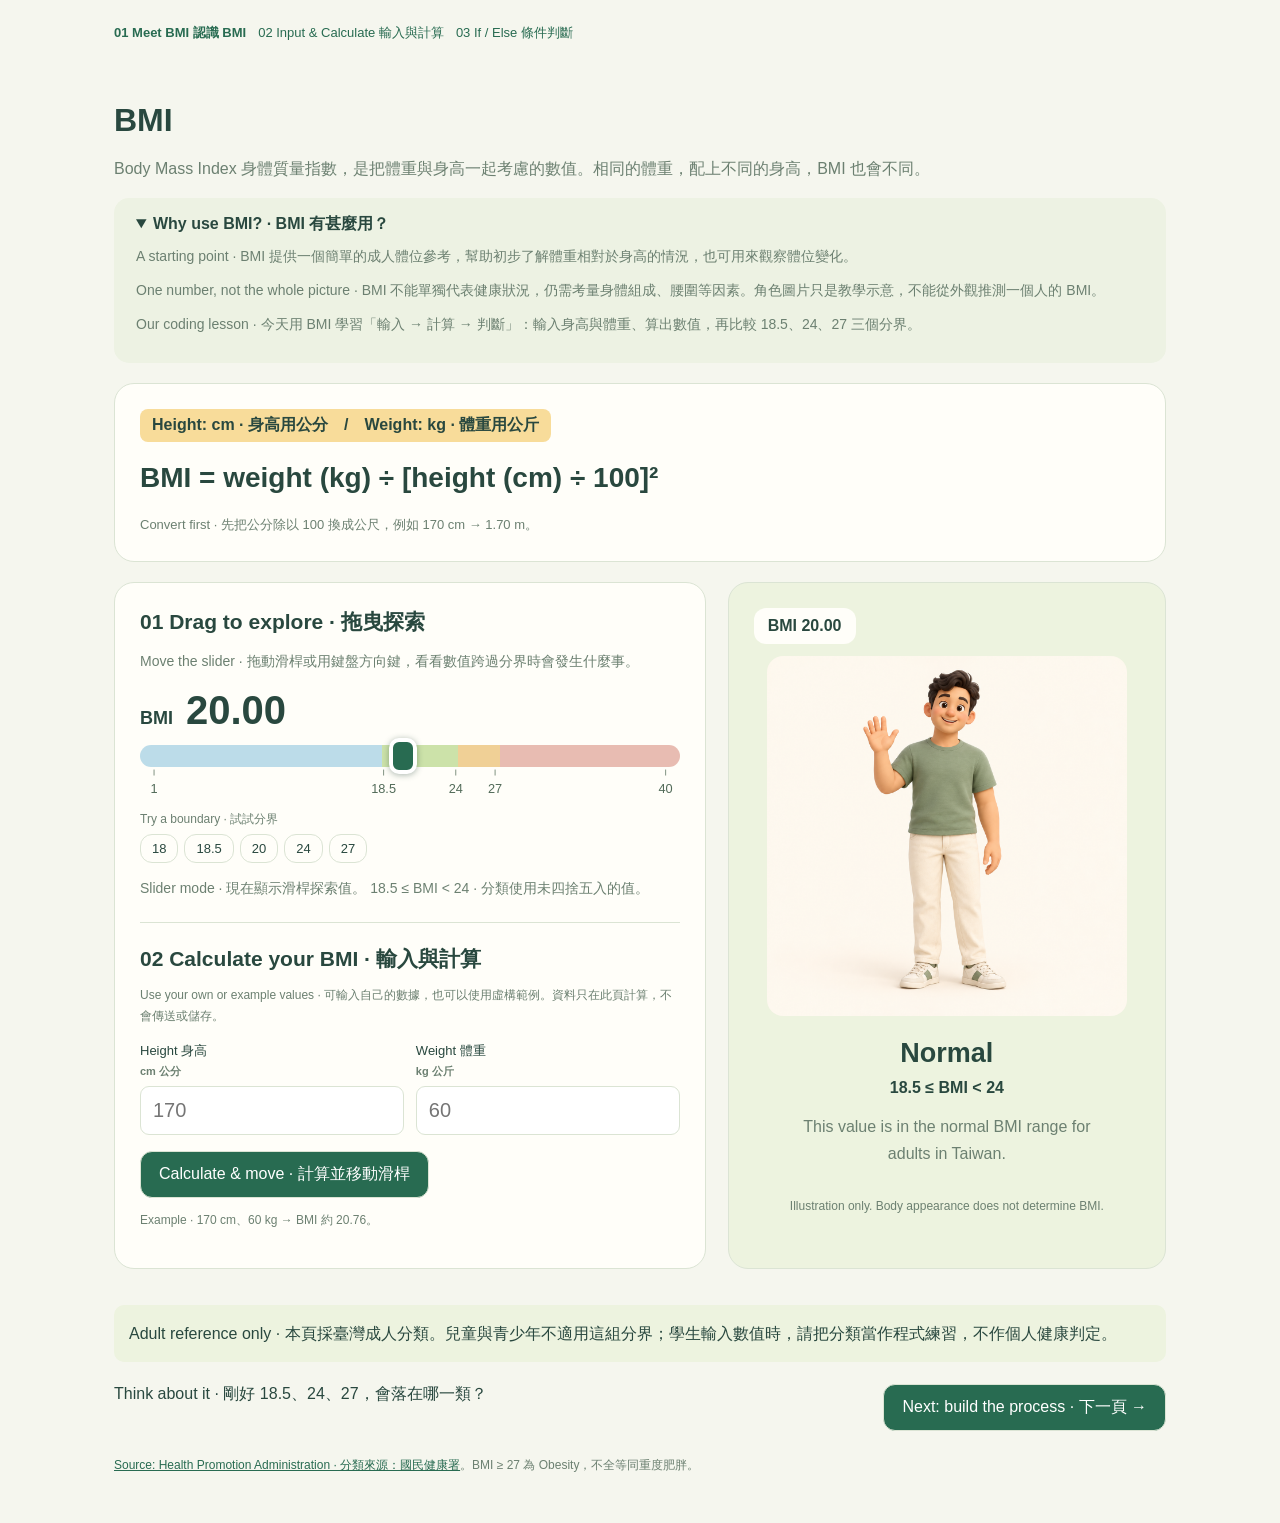
==== index.html @ 938bb0aa "Add files via upload" ====
<!doctype html>
<html lang="zh-Hant"><head><meta charset="utf-8"><meta name="viewport" content="width=device-width,initial-scale=1"><title>Explore BMI · 認識 BMI</title><link rel="stylesheet" href="lesson.css"><link rel="stylesheet" href="bmi.css"></head><body>
<nav class="nav"><a class="current" href="index.html">01 Meet BMI 認識 BMI</a><a href="process.html">02 Input & Calculate 輸入與計算</a><a href="ifelse.html">03 If / Else 條件判斷</a></nav>
<main><h1>BMI</h1><p class="intro">Body Mass Index 身體質量指數，是把體重與身高一起考慮的數值。相同的體重，配上不同的身高，BMI 也會不同。</p>
<details class="about" open><summary>Why use BMI? · BMI 有甚麼用？</summary><p>A starting point · BMI 提供一個簡單的成人體位參考，幫助初步了解體重相對於身高的情況，也可用來觀察體位變化。</p><p>One number, not the whole picture · BMI 不能單獨代表健康狀況，仍需考量身體組成、腰圍等因素。角色圖片只是教學示意，不能從外觀推測一個人的 BMI。</p><p>Our coding lesson · 今天用 BMI 學習「輸入 → 計算 → 判斷」：輸入身高與體重、算出數值，再比較 18.5、24、27 三個分界。</p></details>
<section class="panel formula-panel"><span class="unit-badge">Height: cm · 身高用公分　/　Weight: kg · 體重用公斤</span><div class="formula">BMI = weight (kg) ÷ [height (cm) ÷ 100]²</div><p>Convert first · 先把公分除以 100 換成公尺，例如 170 cm → 1.70 m。</p></section>
<div class="explorer"><section class="panel controls"><h2>01 Drag to explore · 拖曳探索</h2><p>Move the slider · 拖動滑桿或用鍵盤方向鍵，看看數值跨過分界時會發生什麼事。</p><label for="bmi-slider" class="bmi-readout">BMI <output id="bmi-value" for="bmi-slider">20.00</output></label><div class="slider-wrap"><input id="bmi-slider" type="range" min="1" max="40" step="any" value="20" aria-describedby="slider-hint"><svg id="bmi-ticks" viewBox="0 0 600 44" aria-hidden="true"></svg></div><div class="boundary-buttons"><span>Try a boundary · 試試分界</span><button type="button" data-bmi="18">18</button><button type="button" data-bmi="18.5">18.5</button><button type="button" data-bmi="20">20</button><button type="button" data-bmi="24">24</button><button type="button" data-bmi="27">27</button></div><p id="slider-hint" class="small">Slider mode · 滑桿探索模式。</p>
<div class="calculator"><h2>02 Calculate your BMI · 輸入與計算</h2><p class="small">Use your own or example values · 可輸入自己的數據，也可以使用虛構範例。資料只在此頁計算，不會傳送或儲存。</p><form id="bmi-form" novalidate><div class="measurement-fields"><label for="height">Height 身高 <strong>cm 公分</strong><input id="height" name="height" type="number" min="30" max="300" step="any" inputmode="decimal" placeholder="170" required></label><label for="weight">Weight 體重 <strong>kg 公斤</strong><input id="weight" name="weight" type="number" min="1" max="1000" step="any" inputmode="decimal" placeholder="60" required></label></div><button class="primary" type="submit">Calculate & move · 計算並移動滑桿</button><p id="calculation" role="status" class="small">Example · 170 cm、60 kg → BMI 約 20.76。</p></form></div></section>
<section class="panel character-panel" aria-labelledby="category-name"><div class="category-number">BMI <span id="character-bmi">20.00</span></div><img id="body-image" src="assets/normal.png" alt="Illustrated adult with a medium build"><div class="category-description" aria-live="polite"><h2 id="category-name">Normal</h2><strong id="category-range">18.5 ≤ BMI &lt; 24</strong><p id="category-explanation" lang="en">This value is in the normal BMI range for adults in Taiwan.</p></div><p class="small" lang="en">Illustration only. Body appearance does not determine BMI.</p></section></div>
<div class="notice">Adult reference only · 本頁採臺灣成人分類。兒童與青少年不適用這組分界；學生輸入數值時，請把分類當作程式練習，不作個人健康判定。</div><div class="actions"><span>Think about it · 剛好 18.5、24、27，會落在哪一類？</span><a class="btn primary" href="process.html">Next: build the process · 下一頁 →</a></div><p class="footer"><a href="https://www.hpa.gov.tw/Pages/List.aspx?nodeid=1757" target="_blank" rel="noopener">Source: Health Promotion Administration · 分類來源：國民健康署</a>。BMI ≥ 27 為 Obesity，不全等同重度肥胖。</p></main><script src="bmi.js"></script></body></html>
---- lesson.css ----
:root{--ink:#29483f;--muted:#6c8071;--green:#286b51;--paper:#fffef9;--line:#dbe4d4}*{box-sizing:border-box}body{margin:0;background:#f5f6ee;color:var(--ink);font:16px 'Segoe UI','Microsoft JhengHei',sans-serif}main,.nav{max-width:1100px;margin:auto;padding:24px}h1{font-size:32px;margin:12px 0}h2{font-size:21px}p{line-height:1.7;color:var(--muted)}button,a.btn{font:inherit;cursor:pointer;padding:12px 18px;border:1px solid var(--line);border-radius:12px;background:var(--paper);color:var(--ink);text-decoration:none;display:inline-block}button:hover,a.btn:hover{background:#eaf2de}button:disabled{opacity:.4;cursor:default}.primary{background:var(--green)!important;color:white!important}.nav{display:flex;gap:12px;font-size:13px;flex-wrap:wrap}.nav a{color:var(--green);text-decoration:none}.nav .current{font-weight:bold}.panel{padding:25px;border:1px solid var(--line);border-radius:20px;background:var(--paper);margin:20px 0}.formula{font-size:clamp(20px,3vw,32px);font-weight:700;line-height:1.7}.unit-badge{background:#f8dc9a;border-radius:8px;padding:6px 12px;display:inline-block;font-weight:bold}.cards{display:grid;grid-template-columns:repeat(4,1fr);gap:14px}.body-card{padding:10px;border:2px solid var(--line);border-radius:18px;background:#fffef9;text-align:center;overflow:hidden;color:var(--ink)}.body-card img{width:100%;aspect-ratio:1;object-fit:cover;border-radius:12px;transition:transform .25s}.body-card:hover img,.body-card:focus img,.body-card.selected img{transform:scale(1.08)}.body-card:hover,.body-card.selected{border-color:var(--green)}.body-card strong{display:block;margin:14px 0 8px;font-size:17px}.body-card span{font-size:13px}.notice{padding:15px;border-radius:10px;background:#edf3df;margin:16px 0;line-height:1.7}.actions{display:flex;justify-content:space-between;gap:12px;flex-wrap:wrap;margin-top:22px}.buddy{display:flex;align-items:center;gap:18px}.buddy img{width:100px;height:100px;border-radius:50%;object-fit:cover}.footer{font-size:12px;margin:24px 0;color:var(--muted)}.footer a{color:var(--green)}button:focus-visible,a:focus-visible{outline:3px solid #4192a1;outline-offset:3px}.pieces{display:flex;gap:12px;flex-wrap:wrap;justify-content:center}.process-chain{max-width:440px;margin:25px auto;min-height:160px;border:2px dashed #c3d1b8;border-radius:16px;padding:20px;text-align:center}.flow-piece{padding:20px;margin:auto;background:#e3efd3;border:2px solid #71936c;cursor:grab}.flow-piece.start{border-radius:50px}.flow-piece.input{clip-path:polygon(8% 0,100% 0,92% 100%,0 100%)}.arrow{padding:9px;color:#6b8d66}.error{background:#ffe6de;color:#a13122;border:2px solid #bc4634}dialog{border:2px solid #bb4330;border-radius:20px;padding:28px;max-width:500px;width:calc(100% - 32px)}dialog::backdrop{background:#22362988}#full-flow svg{width:100%;height:auto;max-width:850px;display:block;margin:auto}#full-flow{background:white;border-radius:15px;padding:15px} [hidden]{display:none!important}@media(max-width:650px){main,.nav{padding:16px}.cards{grid-template-columns:repeat(2,1fr)}h1{font-size:26px}.panel{padding:18px}.buddy img{width:72px;height:72px}.body-card strong{font-size:14px}}
---- bmi.css ----
.intro{max-width:850px}.about{background:#edf2e3;padding:16px 22px;border-radius:15px}.about summary{font-weight:700;cursor:pointer}.about p{font-size:14px;margin:10px 0}.formula-panel{margin-bottom:0}.formula-panel .formula{margin-top:12px;font-size:clamp(18px,2.5vw,28px)}.formula-panel p{margin-bottom:0;font-size:13px}.explorer{display:grid;grid-template-columns:1.35fr 1fr;gap:22px;align-items:stretch}.controls h2{margin:0 0 10px}.controls>p{font-size:14px}.character-panel{display:flex;flex-direction:column;text-align:center;align-items:center;overflow:hidden;background:var(--category-bg,#edf3df)}.character-panel img{width:100%;max-width:360px;aspect-ratio:1;object-fit:contain;border-radius:16px;margin:12px 0}.category-number{align-self:flex-start;background:#fffef9;padding:9px 14px;border-radius:12px;font-weight:700}.category-description h2{font-size:27px;margin:10px 0}.category-description p{max-width:330px}.bmi-readout{display:block;font-size:18px;font-weight:700}.bmi-readout output{font-size:40px;margin-left:8px;font-variant-numeric:tabular-nums}.slider-wrap{margin-top:12px}#bmi-slider{appearance:none;-webkit-appearance:none;display:block;width:100%;height:22px;border-radius:12px;margin:0;cursor:ew-resize;background:var(--track);touch-action:pan-y}#bmi-slider::-webkit-slider-thumb{appearance:none;-webkit-appearance:none;width:28px;height:36px;background:#286b51;border:4px solid white;border-radius:10px;box-shadow:0 1px 6px #28483d66}#bmi-slider::-moz-range-thumb{width:20px;height:28px;background:#286b51;border:4px solid white;border-radius:10px}#bmi-slider:focus-visible,input:focus-visible{outline:3px solid #428c9b;outline-offset:4px}#bmi-ticks{width:calc(100% - 28px);margin:0 14px;display:block;overflow:visible}.boundary-buttons{display:flex;gap:6px;flex-wrap:wrap;align-items:center;margin:6px 0}.boundary-buttons span{width:100%;font-size:12px;color:var(--muted)}.boundary-buttons button{padding:6px 11px;font-size:13px}.small{font-size:12px;line-height:1.7}.calculator{border-top:1px solid var(--line);margin-top:22px;padding-top:22px}.measurement-fields{display:flex;gap:12px;margin:16px 0}.measurement-fields label{width:50%;font-size:13px}.measurement-fields strong{display:block;font-size:11px;color:var(--muted);margin:4px 0 7px}.measurement-fields input{width:100%;padding:12px;border:1px solid var(--line);border-radius:9px;font:inherit;font-size:20px;color:var(--ink)}#calculation.error{padding:10px;border-radius:8px}@media(max-width:700px){.explorer{grid-template-columns:1fr;gap:0}.character-panel{margin-top:0}.character-panel img{max-width:260px}.category-description h2{font-size:24px}}@media(prefers-reduced-motion:no-preference){.character-panel{transition:background-color .2s}}
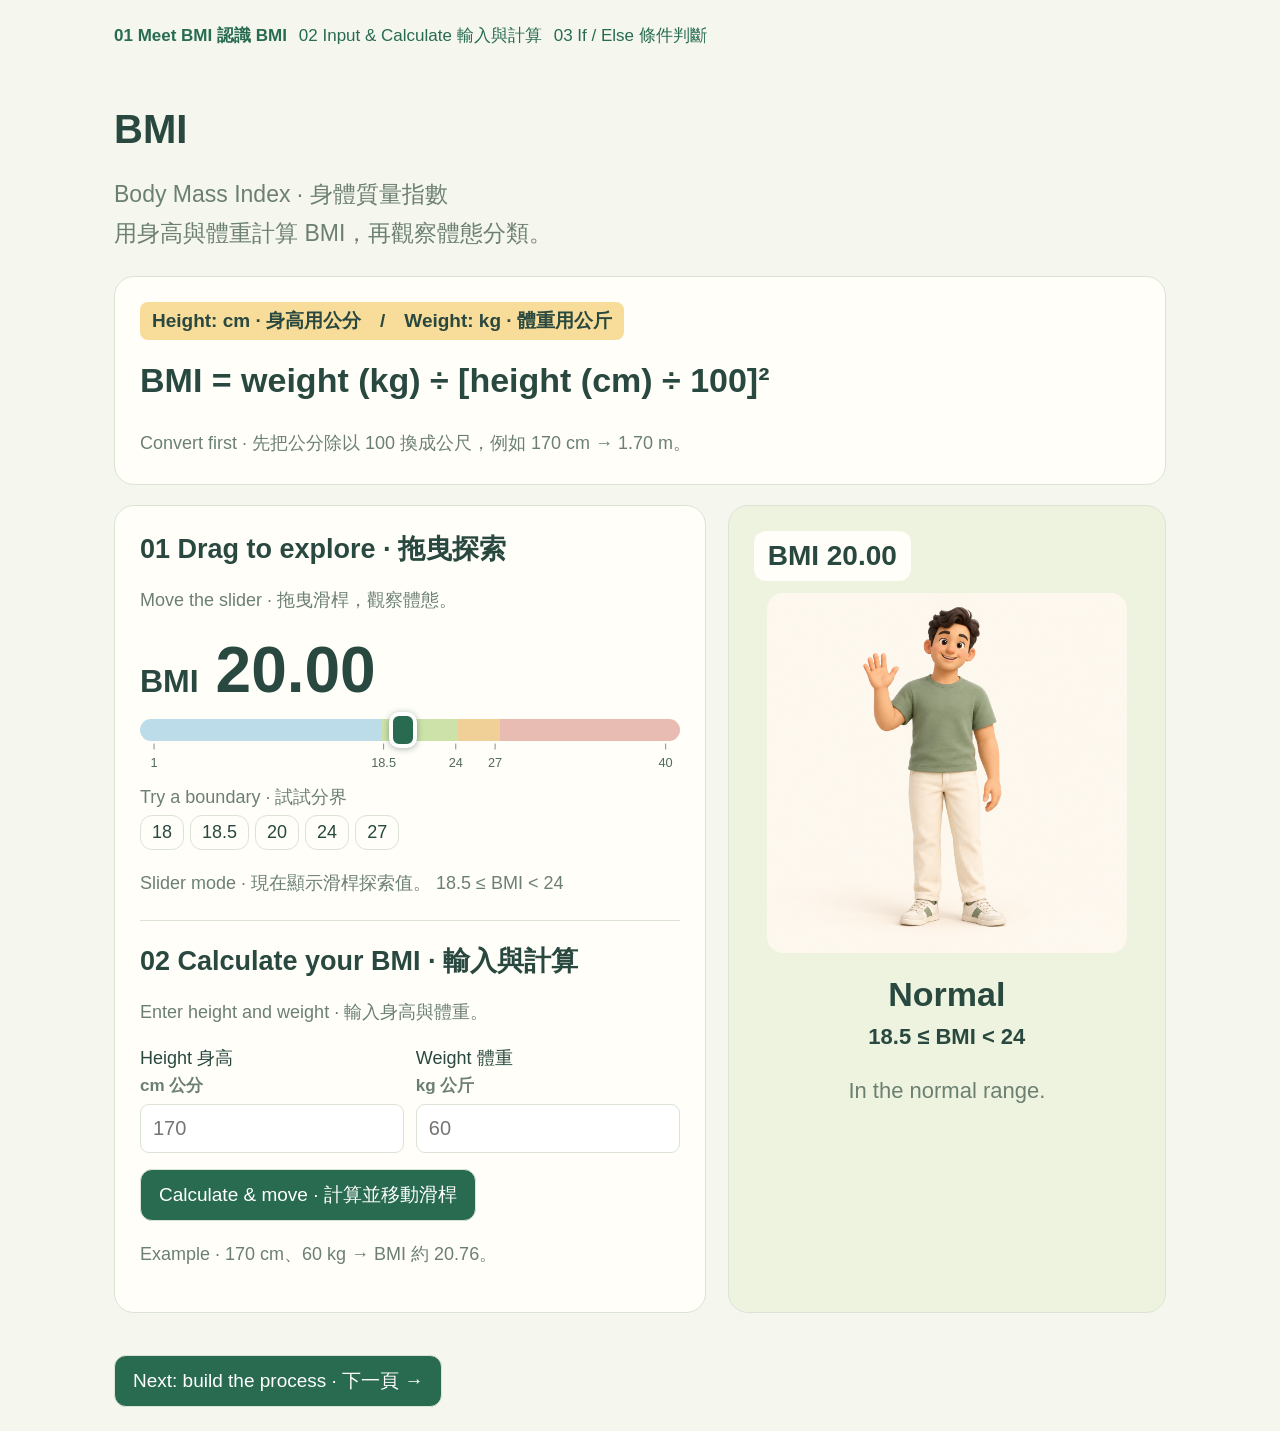
==== commit 6746e3a6: "Simplify BMI classroom pages and require drawing confirmation" ====
--- a/index.html
+++ b/index.html
@@ -1,10 +1,9 @@
 <!doctype html>
 <html lang="zh-Hant"><head><meta charset="utf-8"><meta name="viewport" content="width=device-width,initial-scale=1"><title>Explore BMI · 認識 BMI</title><link rel="stylesheet" href="lesson.css"><link rel="stylesheet" href="bmi.css"></head><body>
 <nav class="nav"><a class="current" href="index.html">01 Meet BMI 認識 BMI</a><a href="process.html">02 Input & Calculate 輸入與計算</a><a href="ifelse.html">03 If / Else 條件判斷</a></nav>
-<main><h1>BMI</h1><p class="intro">Body Mass Index 身體質量指數，是把體重與身高一起考慮的數值。相同的體重，配上不同的身高，BMI 也會不同。</p>
-<details class="about" open><summary>Why use BMI? · BMI 有甚麼用？</summary><p>A starting point · BMI 提供一個簡單的成人體位參考，幫助初步了解體重相對於身高的情況，也可用來觀察體位變化。</p><p>One number, not the whole picture · BMI 不能單獨代表健康狀況，仍需考量身體組成、腰圍等因素。角色圖片只是教學示意，不能從外觀推測一個人的 BMI。</p><p>Our coding lesson · 今天用 BMI 學習「輸入 → 計算 → 判斷」：輸入身高與體重、算出數值，再比較 18.5、24、27 三個分界。</p></details>
+<main><h1>BMI</h1><p class="intro">Body Mass Index · 身體質量指數<br>用身高與體重計算 BMI，再觀察體態分類。</p>
 <section class="panel formula-panel"><span class="unit-badge">Height: cm · 身高用公分　/　Weight: kg · 體重用公斤</span><div class="formula">BMI = weight (kg) ÷ [height (cm) ÷ 100]²</div><p>Convert first · 先把公分除以 100 換成公尺，例如 170 cm → 1.70 m。</p></section>
-<div class="explorer"><section class="panel controls"><h2>01 Drag to explore · 拖曳探索</h2><p>Move the slider · 拖動滑桿或用鍵盤方向鍵，看看數值跨過分界時會發生什麼事。</p><label for="bmi-slider" class="bmi-readout">BMI <output id="bmi-value" for="bmi-slider">20.00</output></label><div class="slider-wrap"><input id="bmi-slider" type="range" min="1" max="40" step="any" value="20" aria-describedby="slider-hint"><svg id="bmi-ticks" viewBox="0 0 600 44" aria-hidden="true"></svg></div><div class="boundary-buttons"><span>Try a boundary · 試試分界</span><button type="button" data-bmi="18">18</button><button type="button" data-bmi="18.5">18.5</button><button type="button" data-bmi="20">20</button><button type="button" data-bmi="24">24</button><button type="button" data-bmi="27">27</button></div><p id="slider-hint" class="small">Slider mode · 滑桿探索模式。</p>
-<div class="calculator"><h2>02 Calculate your BMI · 輸入與計算</h2><p class="small">Use your own or example values · 可輸入自己的數據，也可以使用虛構範例。資料只在此頁計算，不會傳送或儲存。</p><form id="bmi-form" novalidate><div class="measurement-fields"><label for="height">Height 身高 <strong>cm 公分</strong><input id="height" name="height" type="number" min="30" max="300" step="any" inputmode="decimal" placeholder="170" required></label><label for="weight">Weight 體重 <strong>kg 公斤</strong><input id="weight" name="weight" type="number" min="1" max="1000" step="any" inputmode="decimal" placeholder="60" required></label></div><button class="primary" type="submit">Calculate & move · 計算並移動滑桿</button><p id="calculation" role="status" class="small">Example · 170 cm、60 kg → BMI 約 20.76。</p></form></div></section>
-<section class="panel character-panel" aria-labelledby="category-name"><div class="category-number">BMI <span id="character-bmi">20.00</span></div><img id="body-image" src="assets/normal.png" alt="Illustrated adult with a medium build"><div class="category-description" aria-live="polite"><h2 id="category-name">Normal</h2><strong id="category-range">18.5 ≤ BMI &lt; 24</strong><p id="category-explanation" lang="en">This value is in the normal BMI range for adults in Taiwan.</p></div><p class="small" lang="en">Illustration only. Body appearance does not determine BMI.</p></section></div>
-<div class="notice">Adult reference only · 本頁採臺灣成人分類。兒童與青少年不適用這組分界；學生輸入數值時，請把分類當作程式練習，不作個人健康判定。</div><div class="actions"><span>Think about it · 剛好 18.5、24、27，會落在哪一類？</span><a class="btn primary" href="process.html">Next: build the process · 下一頁 →</a></div><p class="footer"><a href="https://www.hpa.gov.tw/Pages/List.aspx?nodeid=1757" target="_blank" rel="noopener">Source: Health Promotion Administration · 分類來源：國民健康署</a>。BMI ≥ 27 為 Obesity，不全等同重度肥胖。</p></main><script src="bmi.js"></script></body></html>
+<div class="explorer"><section class="panel controls"><h2>01 Drag to explore · 拖曳探索</h2><p>Move the slider · 拖曳滑桿，觀察體態。</p><label for="bmi-slider" class="bmi-readout">BMI <output id="bmi-value" for="bmi-slider">20.00</output></label><div class="slider-wrap"><input id="bmi-slider" type="range" min="1" max="40" step="any" value="20" aria-describedby="slider-hint"><svg id="bmi-ticks" viewBox="0 0 600 44" aria-hidden="true"></svg></div><div class="boundary-buttons"><span>Try a boundary · 試試分界</span><button type="button" data-bmi="18">18</button><button type="button" data-bmi="18.5">18.5</button><button type="button" data-bmi="20">20</button><button type="button" data-bmi="24">24</button><button type="button" data-bmi="27">27</button></div><p id="slider-hint" class="small">Slider mode · 滑桿探索模式。</p>
+<div class="calculator"><h2>02 Calculate your BMI · 輸入與計算</h2><p class="small">Enter height and weight · 輸入身高與體重。</p><form id="bmi-form" novalidate><div class="measurement-fields"><label for="height">Height 身高 <strong>cm 公分</strong><input id="height" name="height" type="number" min="30" max="300" step="any" inputmode="decimal" placeholder="170" required></label><label for="weight">Weight 體重 <strong>kg 公斤</strong><input id="weight" name="weight" type="number" min="1" max="1000" step="any" inputmode="decimal" placeholder="60" required></label></div><button class="primary" type="submit">Calculate & move · 計算並移動滑桿</button><p id="calculation" role="status" class="small">Example · 170 cm、60 kg → BMI 約 20.76。</p></form></div></section>
+<section class="panel character-panel" aria-labelledby="category-name"><div class="category-number">BMI <span id="character-bmi">20.00</span></div><img id="body-image" src="assets/normal.png" alt="Illustrated adult with a medium build"><div class="category-description" aria-live="polite"><h2 id="category-name">Normal</h2><strong id="category-range">18.5 ≤ BMI &lt; 24</strong><p id="category-explanation" lang="en">This value is in the normal BMI range for adults in Taiwan.</p></div></section></div>
+<div class="actions"><a class="btn primary" href="process.html">Next: build the process · 下一頁 →</a></div></main><script src="bmi.js"></script></body></html>
--- a/lesson.css
+++ b/lesson.css
@@ -1 +1,3 @@
-:root{--ink:#29483f;--muted:#6c8071;--green:#286b51;--paper:#fffef9;--line:#dbe4d4}*{box-sizing:border-box}body{margin:0;background:#f5f6ee;color:var(--ink);font:16px 'Segoe UI','Microsoft JhengHei',sans-serif}main,.nav{max-width:1100px;margin:auto;padding:24px}h1{font-size:32px;margin:12px 0}h2{font-size:21px}p{line-height:1.7;color:var(--muted)}button,a.btn{font:inherit;cursor:pointer;padding:12px 18px;border:1px solid var(--line);border-radius:12px;background:var(--paper);color:var(--ink);text-decoration:none;display:inline-block}button:hover,a.btn:hover{background:#eaf2de}button:disabled{opacity:.4;cursor:default}.primary{background:var(--green)!important;color:white!important}.nav{display:flex;gap:12px;font-size:13px;flex-wrap:wrap}.nav a{color:var(--green);text-decoration:none}.nav .current{font-weight:bold}.panel{padding:25px;border:1px solid var(--line);border-radius:20px;background:var(--paper);margin:20px 0}.formula{font-size:clamp(20px,3vw,32px);font-weight:700;line-height:1.7}.unit-badge{background:#f8dc9a;border-radius:8px;padding:6px 12px;display:inline-block;font-weight:bold}.cards{display:grid;grid-template-columns:repeat(4,1fr);gap:14px}.body-card{padding:10px;border:2px solid var(--line);border-radius:18px;background:#fffef9;text-align:center;overflow:hidden;color:var(--ink)}.body-card img{width:100%;aspect-ratio:1;object-fit:cover;border-radius:12px;transition:transform .25s}.body-card:hover img,.body-card:focus img,.body-card.selected img{transform:scale(1.08)}.body-card:hover,.body-card.selected{border-color:var(--green)}.body-card strong{display:block;margin:14px 0 8px;font-size:17px}.body-card span{font-size:13px}.notice{padding:15px;border-radius:10px;background:#edf3df;margin:16px 0;line-height:1.7}.actions{display:flex;justify-content:space-between;gap:12px;flex-wrap:wrap;margin-top:22px}.buddy{display:flex;align-items:center;gap:18px}.buddy img{width:100px;height:100px;border-radius:50%;object-fit:cover}.footer{font-size:12px;margin:24px 0;color:var(--muted)}.footer a{color:var(--green)}button:focus-visible,a:focus-visible{outline:3px solid #4192a1;outline-offset:3px}.pieces{display:flex;gap:12px;flex-wrap:wrap;justify-content:center}.process-chain{max-width:440px;margin:25px auto;min-height:160px;border:2px dashed #c3d1b8;border-radius:16px;padding:20px;text-align:center}.flow-piece{padding:20px;margin:auto;background:#e3efd3;border:2px solid #71936c;cursor:grab}.flow-piece.start{border-radius:50px}.flow-piece.input{clip-path:polygon(8% 0,100% 0,92% 100%,0 100%)}.arrow{padding:9px;color:#6b8d66}.error{background:#ffe6de;color:#a13122;border:2px solid #bc4634}dialog{border:2px solid #bb4330;border-radius:20px;padding:28px;max-width:500px;width:calc(100% - 32px)}dialog::backdrop{background:#22362988}#full-flow svg{width:100%;height:auto;max-width:850px;display:block;margin:auto}#full-flow{background:white;border-radius:15px;padding:15px} [hidden]{display:none!important}@media(max-width:650px){main,.nav{padding:16px}.cards{grid-template-columns:repeat(2,1fr)}h1{font-size:26px}.panel{padding:18px}.buddy img{width:72px;height:72px}.body-card strong{font-size:14px}}
+:root{--ink:#29483f;--muted:#6c8071;--green:#286b51;--paper:#fffef9;--line:#dbe4d4}*{box-sizing:border-box}body{margin:0;background:#f5f6ee;color:var(--ink);font:16px 'Segoe UI','Microsoft JhengHei',sans-serif}main,.nav{max-width:1100px;margin:auto;padding:24px}h1{font-size:32px;margin:12px 0}h2{font-size:21px}p{line-height:1.7;color:var(--muted)}button,a.btn{font:inherit;cursor:pointer;padding:12px 18px;border:1px solid var(--line);border-radius:12px;background:var(--paper);color:var(--ink);text-decoration:none;display:inline-block}button:hover,a.btn:hover{background:#eaf2de}button:disabled{opacity:.4;cursor:default}.primary{background:var(--green)!important;color:white!important}.nav{display:flex;gap:12px;font-size:13px;flex-wrap:wrap}.nav a{color:var(--green);text-decoration:none}.nav .current{font-weight:bold}.panel{padding:25px;border:1px solid var(--line);border-radius:20px;background:var(--paper);margin:20px 0}.formula{font-size:clamp(20px,3vw,32px);font-weight:700;line-height:1.7}.unit-badge{background:#f8dc9a;border-radius:8px;padding:6px 12px;display:inline-block;font-weight:bold}.cards{display:grid;grid-template-columns:repeat(4,1fr);gap:14px}.body-card{padding:10px;border:2px solid var(--line);border-radius:18px;background:#fffef9;text-align:center;overflow:hidden;color:var(--ink)}.body-card img{width:100%;aspect-ratio:1;object-fit:cover;border-radius:12px;transition:transform .25s}.body-card:hover img,.body-card:focus img,.body-card.selected img{transform:scale(1.08)}.body-card:hover,.body-card.selected{border-color:var(--green)}.body-card strong{display:block;margin:14px 0 8px;font-size:17px}.body-card span{font-size:13px}.notice{padding:15px;border-radius:10px;background:#edf3df;margin:16px 0;line-height:1.7}.actions{display:flex;justify-content:space-between;gap:12px;flex-wrap:wrap;margin-top:22px}.buddy{display:flex;align-items:center;gap:18px}.buddy img{width:100px;height:100px;border-radius:50%;object-fit:cover}.footer{font-size:12px;margin:24px 0;color:var(--muted)}.footer a{color:var(--green)}button:focus-visible,a:focus-visible{outline:3px solid #4192a1;outline-offset:3px}.pieces{display:flex;gap:12px;flex-wrap:wrap;justify-content:center}.process-chain{max-width:440px;margin:25px auto;min-height:160px;border:2px dashed #c3d1b8;border-radius:16px;padding:20px;text-align:center}.flow-piece{padding:20px;margin:auto;background:#e3efd3;border:2px solid #71936c;cursor:grab}.flow-piece.start{border-radius:50px}.flow-piece.input{clip-path:polygon(8% 0,100% 0,92% 100%,0 100%)}.arrow{padding:9px;color:#6b8d66}.error{background:#ffe6de;color:#a13122;border:2px solid #bc4634}dialog{border:2px solid #bb4330;border-radius:20px;padding:28px;max-width:500px;width:calc(100% - 32px)}dialog::backdrop{background:#22362988}#full-flow svg{width:100%;height:auto;max-width:850px;display:block;margin:auto}#full-flow{background:white;border-radius:15px;padding:15px} [hidden]{display:none!important}@media(max-width:650px){main,.nav{padding:16px}.cards{grid-template-columns:repeat(2,1fr)}h1{font-size:26px}.panel{padding:18px}.buddy img{width:72px;height:72px}.body-card strong{font-size:14px}}
+/* Classroom readability */
+body{font-size:19px}h1{font-size:40px}h2{font-size:27px}.nav{font-size:17px}.formula{font-size:32px}.notice{font-size:20px}.flow-piece{font-size:21px}.process-chain{max-width:540px}.pieces button{font-size:20px}.drawing-step{border:3px solid #77954f}.confirm{display:flex;align-items:center;gap:12px;font-size:21px}.confirm input{width:26px;height:26px;flex-shrink:0}.connection-note{border:3px solid #c76a31;background:#fff0d8;font-size:23px}.submission{background:#e7efd8;font-size:23px}@media(max-width:650px){h1{font-size:30px}h2{font-size:24px}.nav{font-size:14px}.connection-note{font-size:20px}}
--- a/bmi.css
+++ b/bmi.css
@@ -1 +1,3 @@
-.intro{max-width:850px}.about{background:#edf2e3;padding:16px 22px;border-radius:15px}.about summary{font-weight:700;cursor:pointer}.about p{font-size:14px;margin:10px 0}.formula-panel{margin-bottom:0}.formula-panel .formula{margin-top:12px;font-size:clamp(18px,2.5vw,28px)}.formula-panel p{margin-bottom:0;font-size:13px}.explorer{display:grid;grid-template-columns:1.35fr 1fr;gap:22px;align-items:stretch}.controls h2{margin:0 0 10px}.controls>p{font-size:14px}.character-panel{display:flex;flex-direction:column;text-align:center;align-items:center;overflow:hidden;background:var(--category-bg,#edf3df)}.character-panel img{width:100%;max-width:360px;aspect-ratio:1;object-fit:contain;border-radius:16px;margin:12px 0}.category-number{align-self:flex-start;background:#fffef9;padding:9px 14px;border-radius:12px;font-weight:700}.category-description h2{font-size:27px;margin:10px 0}.category-description p{max-width:330px}.bmi-readout{display:block;font-size:18px;font-weight:700}.bmi-readout output{font-size:40px;margin-left:8px;font-variant-numeric:tabular-nums}.slider-wrap{margin-top:12px}#bmi-slider{appearance:none;-webkit-appearance:none;display:block;width:100%;height:22px;border-radius:12px;margin:0;cursor:ew-resize;background:var(--track);touch-action:pan-y}#bmi-slider::-webkit-slider-thumb{appearance:none;-webkit-appearance:none;width:28px;height:36px;background:#286b51;border:4px solid white;border-radius:10px;box-shadow:0 1px 6px #28483d66}#bmi-slider::-moz-range-thumb{width:20px;height:28px;background:#286b51;border:4px solid white;border-radius:10px}#bmi-slider:focus-visible,input:focus-visible{outline:3px solid #428c9b;outline-offset:4px}#bmi-ticks{width:calc(100% - 28px);margin:0 14px;display:block;overflow:visible}.boundary-buttons{display:flex;gap:6px;flex-wrap:wrap;align-items:center;margin:6px 0}.boundary-buttons span{width:100%;font-size:12px;color:var(--muted)}.boundary-buttons button{padding:6px 11px;font-size:13px}.small{font-size:12px;line-height:1.7}.calculator{border-top:1px solid var(--line);margin-top:22px;padding-top:22px}.measurement-fields{display:flex;gap:12px;margin:16px 0}.measurement-fields label{width:50%;font-size:13px}.measurement-fields strong{display:block;font-size:11px;color:var(--muted);margin:4px 0 7px}.measurement-fields input{width:100%;padding:12px;border:1px solid var(--line);border-radius:9px;font:inherit;font-size:20px;color:var(--ink)}#calculation.error{padding:10px;border-radius:8px}@media(max-width:700px){.explorer{grid-template-columns:1fr;gap:0}.character-panel{margin-top:0}.character-panel img{max-width:260px}.category-description h2{font-size:24px}}@media(prefers-reduced-motion:no-preference){.character-panel{transition:background-color .2s}}
+.intro{max-width:850px}.about{background:#edf2e3;padding:16px 22px;border-radius:15px}.about summary{font-weight:700;cursor:pointer}.about p{font-size:14px;margin:10px 0}.formula-panel{margin-bottom:0}.formula-panel .formula{margin-top:12px;font-size:clamp(18px,2.5vw,28px)}.formula-panel p{margin-bottom:0;font-size:13px}.explorer{display:grid;grid-template-columns:1.35fr 1fr;gap:22px;align-items:stretch}.controls h2{margin:0 0 10px}.controls>p{font-size:14px}.character-panel{display:flex;flex-direction:column;text-align:center;align-items:center;overflow:hidden;background:var(--category-bg,#edf3df)}.character-panel img{width:100%;max-width:360px;aspect-ratio:1;object-fit:contain;border-radius:16px;margin:12px 0}.category-number{align-self:flex-start;background:#fffef9;padding:9px 14px;border-radius:12px;font-weight:700}.category-description h2{font-size:27px;margin:10px 0}.category-description p{max-width:330px}.bmi-readout{display:block;font-size:18px;font-weight:700}.bmi-readout output{font-size:40px;margin-left:8px;font-variant-numeric:tabular-nums}.slider-wrap{margin-top:12px}#bmi-slider{appearance:none;-webkit-appearance:none;display:block;width:100%;height:22px;border-radius:12px;margin:0;cursor:ew-resize;background:var(--track);touch-action:pan-y}#bmi-slider::-webkit-slider-thumb{appearance:none;-webkit-appearance:none;width:28px;height:36px;background:#286b51;border:4px solid white;border-radius:10px;box-shadow:0 1px 6px #28483d66}#bmi-slider::-moz-range-thumb{width:20px;height:28px;background:#286b51;border:4px solid white;border-radius:10px}#bmi-slider:focus-visible,input:focus-visible{outline:3px solid #428c9b;outline-offset:4px}#bmi-ticks{width:calc(100% - 28px);margin:0 14px;display:block;overflow:visible}.boundary-buttons{display:flex;gap:6px;flex-wrap:wrap;align-items:center;margin:6px 0}.boundary-buttons span{width:100%;font-size:12px;color:var(--muted)}.boundary-buttons button{padding:6px 11px;font-size:13px}.small{font-size:12px;line-height:1.7}.calculator{border-top:1px solid var(--line);margin-top:22px;padding-top:22px}.measurement-fields{display:flex;gap:12px;margin:16px 0}.measurement-fields label{width:50%;font-size:13px}.measurement-fields strong{display:block;font-size:11px;color:var(--muted);margin:4px 0 7px}.measurement-fields input{width:100%;padding:12px;border:1px solid var(--line);border-radius:9px;font:inherit;font-size:20px;color:var(--ink)}#calculation.error{padding:10px;border-radius:8px}@media(max-width:700px){.explorer{grid-template-columns:1fr;gap:0}.character-panel{margin-top:0}.character-panel img{max-width:260px}.category-description h2{font-size:24px}}@media(prefers-reduced-motion:no-preference){.character-panel{transition:background-color .2s}}
+/* Large, concise teaching view */
+.intro{font-size:23px}.formula-panel .formula{font-size:clamp(22px,3vw,34px)}.formula-panel p,.controls>p,.small{font-size:18px}.bmi-readout{font-size:32px}.bmi-readout output{font-size:64px}.category-number{font-size:28px}.category-description h2{font-size:34px}.category-description strong,.category-description p{font-size:22px}.boundary-buttons span,.measurement-fields label{font-size:18px}.measurement-fields strong{font-size:17px}.boundary-buttons button{font-size:18px}.unit-badge{font-size:19px}@media(max-width:650px){.intro{font-size:20px}.bmi-readout output{font-size:52px}.category-description h2{font-size:29px}}
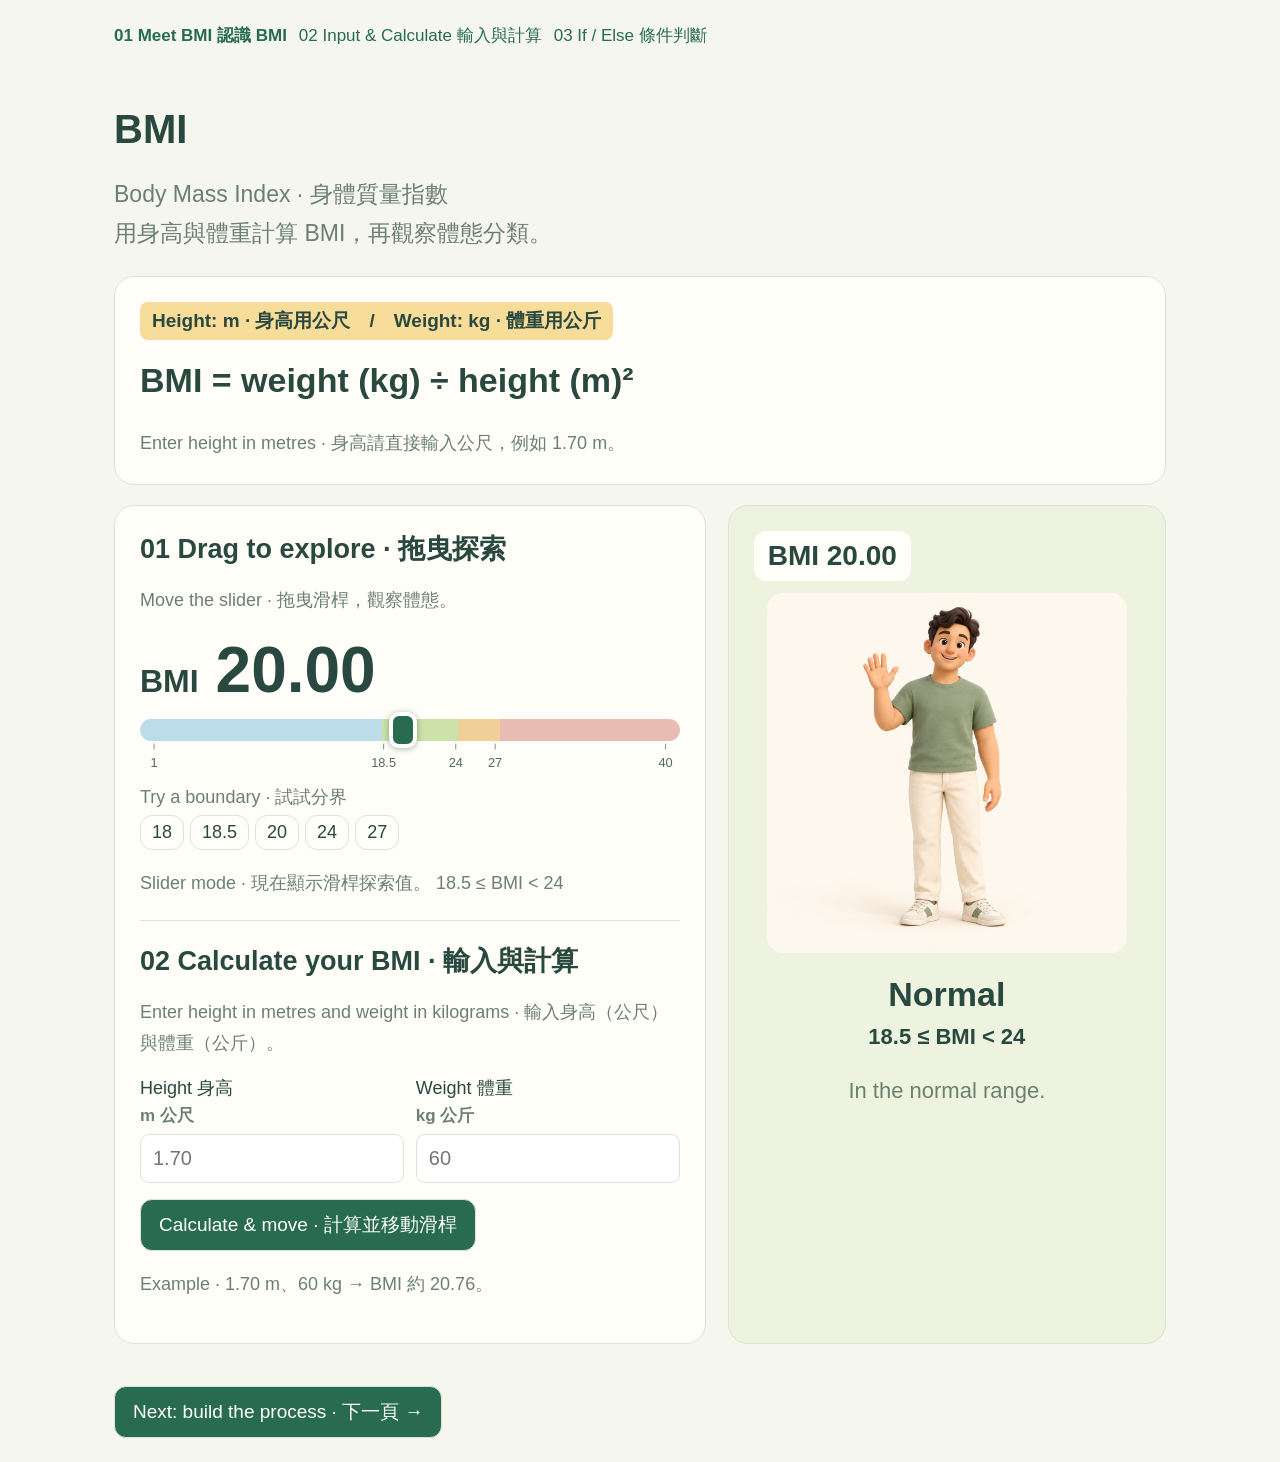
==== commit 951f2401: "Use metres throughout BMI lesson and simplify final flowchart" ====
--- a/index.html
+++ b/index.html
@@ -2,8 +2,8 @@
 <html lang="zh-Hant"><head><meta charset="utf-8"><meta name="viewport" content="width=device-width,initial-scale=1"><title>Explore BMI · 認識 BMI</title><link rel="stylesheet" href="lesson.css"><link rel="stylesheet" href="bmi.css"></head><body>
 <nav class="nav"><a class="current" href="index.html">01 Meet BMI 認識 BMI</a><a href="process.html">02 Input & Calculate 輸入與計算</a><a href="ifelse.html">03 If / Else 條件判斷</a></nav>
 <main><h1>BMI</h1><p class="intro">Body Mass Index · 身體質量指數<br>用身高與體重計算 BMI，再觀察體態分類。</p>
-<section class="panel formula-panel"><span class="unit-badge">Height: cm · 身高用公分　/　Weight: kg · 體重用公斤</span><div class="formula">BMI = weight (kg) ÷ [height (cm) ÷ 100]²</div><p>Convert first · 先把公分除以 100 換成公尺，例如 170 cm → 1.70 m。</p></section>
+<section class="panel formula-panel"><span class="unit-badge">Height: m · 身高用公尺　/　Weight: kg · 體重用公斤</span><div class="formula">BMI = weight (kg) ÷ height (m)²</div><p>Enter height in metres · 身高請直接輸入公尺，例如 1.70 m。</p></section>
 <div class="explorer"><section class="panel controls"><h2>01 Drag to explore · 拖曳探索</h2><p>Move the slider · 拖曳滑桿，觀察體態。</p><label for="bmi-slider" class="bmi-readout">BMI <output id="bmi-value" for="bmi-slider">20.00</output></label><div class="slider-wrap"><input id="bmi-slider" type="range" min="1" max="40" step="any" value="20" aria-describedby="slider-hint"><svg id="bmi-ticks" viewBox="0 0 600 44" aria-hidden="true"></svg></div><div class="boundary-buttons"><span>Try a boundary · 試試分界</span><button type="button" data-bmi="18">18</button><button type="button" data-bmi="18.5">18.5</button><button type="button" data-bmi="20">20</button><button type="button" data-bmi="24">24</button><button type="button" data-bmi="27">27</button></div><p id="slider-hint" class="small">Slider mode · 滑桿探索模式。</p>
-<div class="calculator"><h2>02 Calculate your BMI · 輸入與計算</h2><p class="small">Enter height and weight · 輸入身高與體重。</p><form id="bmi-form" novalidate><div class="measurement-fields"><label for="height">Height 身高 <strong>cm 公分</strong><input id="height" name="height" type="number" min="30" max="300" step="any" inputmode="decimal" placeholder="170" required></label><label for="weight">Weight 體重 <strong>kg 公斤</strong><input id="weight" name="weight" type="number" min="1" max="1000" step="any" inputmode="decimal" placeholder="60" required></label></div><button class="primary" type="submit">Calculate & move · 計算並移動滑桿</button><p id="calculation" role="status" class="small">Example · 170 cm、60 kg → BMI 約 20.76。</p></form></div></section>
+<div class="calculator"><h2>02 Calculate your BMI · 輸入與計算</h2><p class="small">Enter height in metres and weight in kilograms · 輸入身高（公尺）與體重（公斤）。</p><form id="bmi-form" novalidate><div class="measurement-fields"><label for="height">Height 身高 <strong>m 公尺</strong><input id="height" name="height" type="number" min="0.3" max="3" step="any" inputmode="decimal" placeholder="1.70" required></label><label for="weight">Weight 體重 <strong>kg 公斤</strong><input id="weight" name="weight" type="number" min="1" max="1000" step="any" inputmode="decimal" placeholder="60" required></label></div><button class="primary" type="submit">Calculate & move · 計算並移動滑桿</button><p id="calculation" role="status" class="small">Example · 1.70 m、60 kg → BMI 約 20.76。</p></form></div></section>
 <section class="panel character-panel" aria-labelledby="category-name"><div class="category-number">BMI <span id="character-bmi">20.00</span></div><img id="body-image" src="assets/normal.png" alt="Illustrated adult with a medium build"><div class="category-description" aria-live="polite"><h2 id="category-name">Normal</h2><strong id="category-range">18.5 ≤ BMI &lt; 24</strong><p id="category-explanation" lang="en">This value is in the normal BMI range for adults in Taiwan.</p></div></section></div>
 <div class="actions"><a class="btn primary" href="process.html">Next: build the process · 下一頁 →</a></div></main><script src="bmi.js"></script></body></html>
--- a/lesson.css
+++ b/lesson.css
@@ -1,3 +1,10 @@
 :root{--ink:#29483f;--muted:#6c8071;--green:#286b51;--paper:#fffef9;--line:#dbe4d4}*{box-sizing:border-box}body{margin:0;background:#f5f6ee;color:var(--ink);font:16px 'Segoe UI','Microsoft JhengHei',sans-serif}main,.nav{max-width:1100px;margin:auto;padding:24px}h1{font-size:32px;margin:12px 0}h2{font-size:21px}p{line-height:1.7;color:var(--muted)}button,a.btn{font:inherit;cursor:pointer;padding:12px 18px;border:1px solid var(--line);border-radius:12px;background:var(--paper);color:var(--ink);text-decoration:none;display:inline-block}button:hover,a.btn:hover{background:#eaf2de}button:disabled{opacity:.4;cursor:default}.primary{background:var(--green)!important;color:white!important}.nav{display:flex;gap:12px;font-size:13px;flex-wrap:wrap}.nav a{color:var(--green);text-decoration:none}.nav .current{font-weight:bold}.panel{padding:25px;border:1px solid var(--line);border-radius:20px;background:var(--paper);margin:20px 0}.formula{font-size:clamp(20px,3vw,32px);font-weight:700;line-height:1.7}.unit-badge{background:#f8dc9a;border-radius:8px;padding:6px 12px;display:inline-block;font-weight:bold}.cards{display:grid;grid-template-columns:repeat(4,1fr);gap:14px}.body-card{padding:10px;border:2px solid var(--line);border-radius:18px;background:#fffef9;text-align:center;overflow:hidden;color:var(--ink)}.body-card img{width:100%;aspect-ratio:1;object-fit:cover;border-radius:12px;transition:transform .25s}.body-card:hover img,.body-card:focus img,.body-card.selected img{transform:scale(1.08)}.body-card:hover,.body-card.selected{border-color:var(--green)}.body-card strong{display:block;margin:14px 0 8px;font-size:17px}.body-card span{font-size:13px}.notice{padding:15px;border-radius:10px;background:#edf3df;margin:16px 0;line-height:1.7}.actions{display:flex;justify-content:space-between;gap:12px;flex-wrap:wrap;margin-top:22px}.buddy{display:flex;align-items:center;gap:18px}.buddy img{width:100px;height:100px;border-radius:50%;object-fit:cover}.footer{font-size:12px;margin:24px 0;color:var(--muted)}.footer a{color:var(--green)}button:focus-visible,a:focus-visible{outline:3px solid #4192a1;outline-offset:3px}.pieces{display:flex;gap:12px;flex-wrap:wrap;justify-content:center}.process-chain{max-width:440px;margin:25px auto;min-height:160px;border:2px dashed #c3d1b8;border-radius:16px;padding:20px;text-align:center}.flow-piece{padding:20px;margin:auto;background:#e3efd3;border:2px solid #71936c;cursor:grab}.flow-piece.start{border-radius:50px}.flow-piece.input{clip-path:polygon(8% 0,100% 0,92% 100%,0 100%)}.arrow{padding:9px;color:#6b8d66}.error{background:#ffe6de;color:#a13122;border:2px solid #bc4634}dialog{border:2px solid #bb4330;border-radius:20px;padding:28px;max-width:500px;width:calc(100% - 32px)}dialog::backdrop{background:#22362988}#full-flow svg{width:100%;height:auto;max-width:850px;display:block;margin:auto}#full-flow{background:white;border-radius:15px;padding:15px} [hidden]{display:none!important}@media(max-width:650px){main,.nav{padding:16px}.cards{grid-template-columns:repeat(2,1fr)}h1{font-size:26px}.panel{padding:18px}.buddy img{width:72px;height:72px}.body-card strong{font-size:14px}}
 /* Classroom readability */
 body{font-size:19px}h1{font-size:40px}h2{font-size:27px}.nav{font-size:17px}.formula{font-size:32px}.notice{font-size:20px}.flow-piece{font-size:21px}.process-chain{max-width:540px}.pieces button{font-size:20px}.drawing-step{border:3px solid #77954f}.confirm{display:flex;align-items:center;gap:12px;font-size:21px}.confirm input{width:26px;height:26px;flex-shrink:0}.connection-note{border:3px solid #c76a31;background:#fff0d8;font-size:23px}.submission{background:#e7efd8;font-size:23px}@media(max-width:650px){h1{font-size:30px}h2{font-size:24px}.nav{font-size:14px}.connection-note{font-size:20px}}
+
+/* Result page viewing controls stay on the left while the lesson zooms. */
+.zoom-controls{position:fixed;left:12px;top:45%;z-index:20;display:grid;gap:8px;padding:7px;border-radius:12px;background:#fffef9;box-shadow:0 4px 18px #29483f44}
+.zoom-controls button{min-width:54px;padding:7px 5px;font-size:20px;font-weight:700}
+.zoom-controls button span{display:block;font-size:12px;font-weight:400}
+.result-zoom main{zoom:1.35}
+@media(max-width:650px){.zoom-controls{left:5px;top:auto;bottom:10px}.zoom-controls button{min-width:42px;font-size:16px}.zoom-controls button span{font-size:10px}}
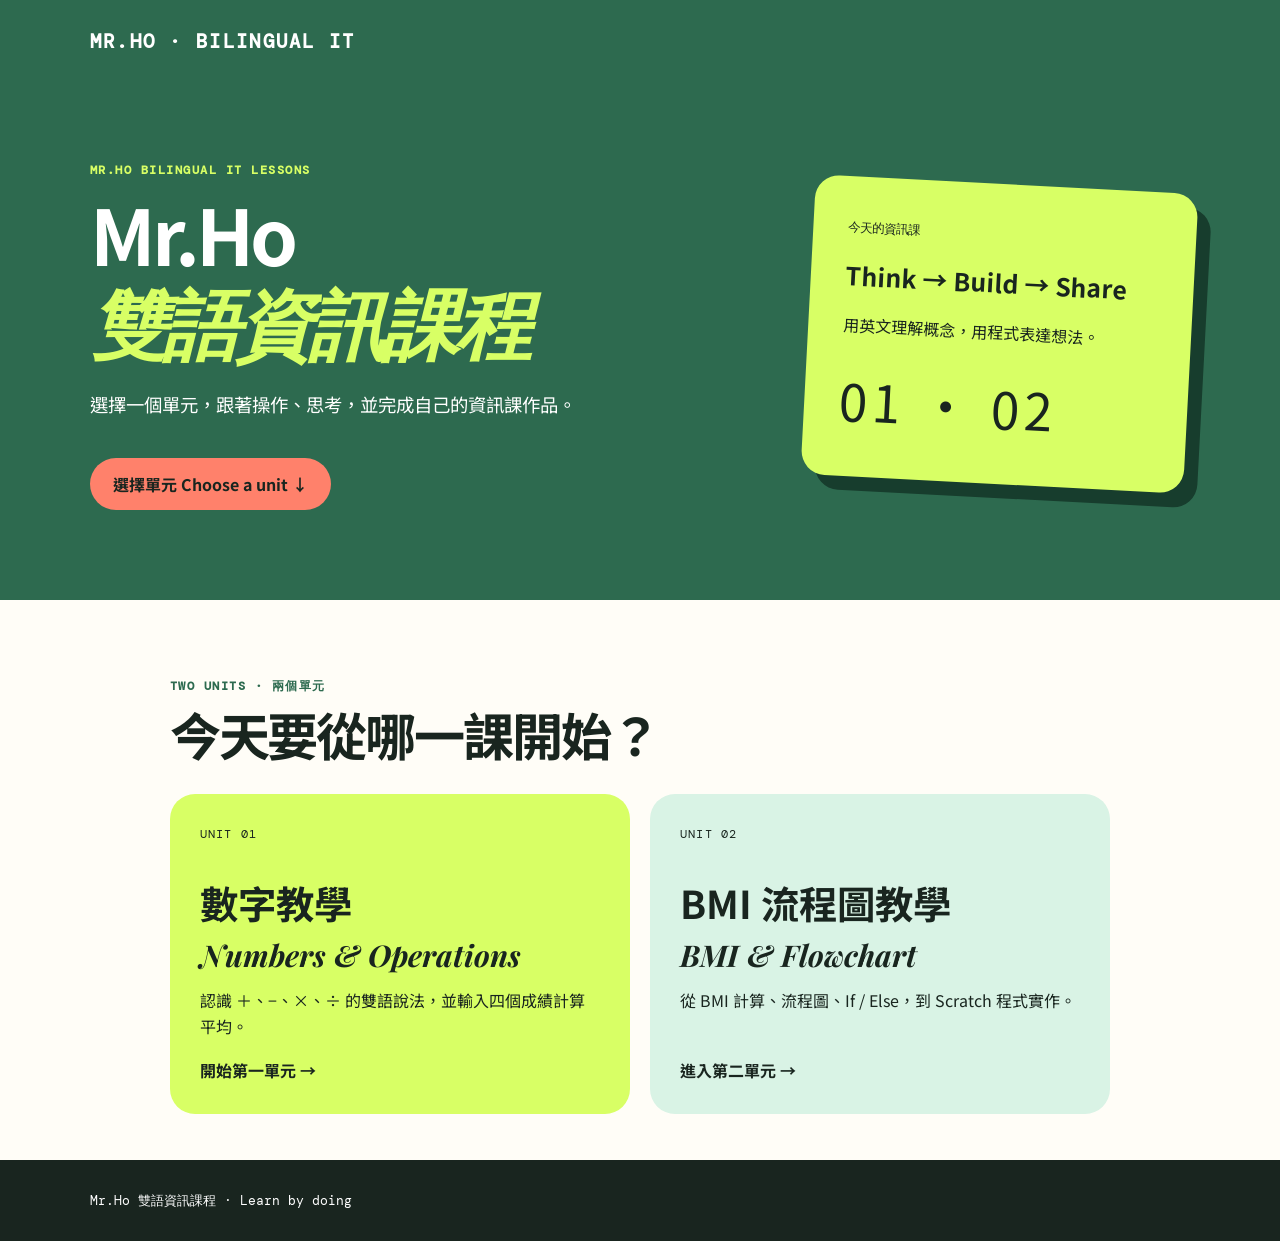
==== commit 7ceaf1b2: "Add bilingual IT course units and flowchart practice" ====
--- a/index.html
+++ b/index.html
@@ -1,9 +1,8 @@
 <!doctype html>
-<html lang="zh-Hant"><head><meta charset="utf-8"><meta name="viewport" content="width=device-width,initial-scale=1"><title>Explore BMI · 認識 BMI</title><link rel="stylesheet" href="lesson.css"><link rel="stylesheet" href="bmi.css"></head><body>
-<nav class="nav"><a class="current" href="index.html">01 Meet BMI 認識 BMI</a><a href="process.html">02 Input & Calculate 輸入與計算</a><a href="ifelse.html">03 If / Else 條件判斷</a></nav>
-<main><h1>BMI</h1><p class="intro">Body Mass Index · 身體質量指數<br>用身高與體重計算 BMI，再觀察體態分類。</p>
-<section class="panel formula-panel"><span class="unit-badge">Height: m · 身高用公尺　/　Weight: kg · 體重用公斤</span><div class="formula">BMI = weight (kg) ÷ height (m)²</div><p>Enter height in metres · 身高請直接輸入公尺，例如 1.70 m。</p></section>
-<div class="explorer"><section class="panel controls"><h2>01 Drag to explore · 拖曳探索</h2><p>Move the slider · 拖曳滑桿，觀察體態。</p><label for="bmi-slider" class="bmi-readout">BMI <output id="bmi-value" for="bmi-slider">20.00</output></label><div class="slider-wrap"><input id="bmi-slider" type="range" min="1" max="40" step="any" value="20" aria-describedby="slider-hint"><svg id="bmi-ticks" viewBox="0 0 600 44" aria-hidden="true"></svg></div><div class="boundary-buttons"><span>Try a boundary · 試試分界</span><button type="button" data-bmi="18">18</button><button type="button" data-bmi="18.5">18.5</button><button type="button" data-bmi="20">20</button><button type="button" data-bmi="24">24</button><button type="button" data-bmi="27">27</button></div><p id="slider-hint" class="small">Slider mode · 滑桿探索模式。</p>
-<div class="calculator"><h2>02 Calculate your BMI · 輸入與計算</h2><p class="small">Enter height in metres and weight in kilograms · 輸入身高（公尺）與體重（公斤）。</p><form id="bmi-form" novalidate><div class="measurement-fields"><label for="height">Height 身高 <strong>m 公尺</strong><input id="height" name="height" type="number" min="0.3" max="3" step="any" inputmode="decimal" placeholder="1.70" required></label><label for="weight">Weight 體重 <strong>kg 公斤</strong><input id="weight" name="weight" type="number" min="1" max="1000" step="any" inputmode="decimal" placeholder="60" required></label></div><button class="primary" type="submit">Calculate & move · 計算並移動滑桿</button><p id="calculation" role="status" class="small">Example · 1.70 m、60 kg → BMI 約 20.76。</p></form></div></section>
-<section class="panel character-panel" aria-labelledby="category-name"><div class="category-number">BMI <span id="character-bmi">20.00</span></div><img id="body-image" src="assets/normal.png" alt="Illustrated adult with a medium build"><div class="category-description" aria-live="polite"><h2 id="category-name">Normal</h2><strong id="category-range">18.5 ≤ BMI &lt; 24</strong><p id="category-explanation" lang="en">This value is in the normal BMI range for adults in Taiwan.</p></div></section></div>
-<div class="actions"><a class="btn primary" href="process.html">Next: build the process · 下一頁 →</a></div></main><script src="bmi.js"></script></body></html>
+<html lang="zh-Hant">
+<head><meta charset="utf-8"><meta name="viewport" content="width=device-width, initial-scale=1"><meta name="description" content="Mr.Ho 雙語資訊課程"><title>Mr.Ho 雙語資訊課程</title><link rel="stylesheet" href="math.css"><link rel="stylesheet" href="units.css"></head>
+<body>
+  <header class="hero"><nav><a class="brand" href="index.html">MR.HO · BILINGUAL IT</a></nav><div class="hero-grid"><div><p class="eyebrow">MR.HO BILINGUAL IT LESSONS</p><h1>Mr.Ho<br><em>雙語資訊課程</em></h1><p class="lead">選擇一個單元，跟著操作、思考，並完成自己的資訊課作品。</p><a class="button" href="#units">選擇單元 Choose a unit ↓</a></div><aside class="formula-card"><span>今天的資訊課</span><strong>Think → Build → Share</strong><p>用英文理解概念，用程式表達想法。</p><div class="symbols" aria-hidden="true">01 · 02</div></aside></div></header>
+  <main><section id="units" class="unit-section"><p class="eyebrow">TWO UNITS · 兩個單元</p><h2>今天要從哪一課開始？</h2><div class="unit-grid"><a class="unit-card number-unit" href="operations.html"><span>UNIT 01</span><strong>數字教學<br><em>Numbers & Operations</em></strong><p>認識 ＋、−、×、÷ 的雙語說法，並輸入四個成績計算平均。</p><b>開始第一單元 →</b></a><a class="unit-card bmi-unit" href="bmi.html"><span>UNIT 02</span><strong>BMI 流程圖教學<br><em>BMI & Flowchart</em></strong><p>從 BMI 計算、流程圖、If / Else，到 Scratch 程式實作。</p><b>進入第二單元 →</b></a></div></section></main>
+  <footer>Mr.Ho 雙語資訊課程 · Learn by doing</footer>
+</body></html>
--- a/math.css
+++ b/math.css
@@ -0,0 +1,2 @@
+@import url('https://fonts.googleapis.com/css2?family=DM+Mono&family=Noto+Sans+TC:wght@400;500;700;900&family=Playfair+Display:ital,wght@0,700;0,800;1,700&display=swap');
+:root{--ink:#19251f;--green:#2d6a4f;--mint:#d9f3e5;--lime:#d8ff65;--paper:#fffdf7;--coral:#ff816b}*{box-sizing:border-box}body{margin:0;background:var(--paper);color:var(--ink);font-family:'Noto Sans TC',sans-serif;line-height:1.65}.hero{background:var(--green);color:white;padding:0 7vw 90px;overflow:hidden}nav{max-width:1120px;margin:auto;display:flex;justify-content:space-between;align-items:center;padding:26px 0;color:white}nav a{color:inherit;text-decoration:none;font-size:.95rem}.brand{font-family:'DM Mono';font-size:1.2rem;font-weight:bold;letter-spacing:.12em}.hero-grid{max-width:1120px;margin:76px auto 0;display:grid;grid-template-columns:1.25fr .75fr;gap:80px;align-items:center}.hero h1{font-size:clamp(2.9rem,6vw,5.6rem);line-height:1.13;letter-spacing:-.05em;margin:10px 0 24px}.hero h1 em{font-family:'Playfair Display';color:var(--lime)}.lead{font-size:1.15rem;max-width:620px}.eyebrow{font-family:'DM Mono';font-size:.78rem;letter-spacing:.12em;font-weight:bold;color:var(--green);margin:0}.hero .eyebrow{color:var(--lime)}.formula-card{background:var(--lime);color:var(--ink);padding:35px;border-radius:24px;transform:rotate(3deg);box-shadow:14px 14px 0 #173d2d}.formula-card span{font-family:'DM Mono';font-size:.78rem}.formula-card strong{display:block;font-size:1.55rem;margin-top:16px}.symbols{font-size:3.2rem;letter-spacing:.09em;margin-top:20px}.button{background:var(--coral);border:0;border-radius:999px;color:var(--ink);cursor:pointer;display:inline-block;font:700 1rem 'Noto Sans TC';padding:14px 23px;text-decoration:none;margin-top:20px;transition:.2s}.button:hover{transform:translateY(-3px);background:var(--lime)}main{max-width:1120px;margin:auto}.section{padding:90px 7vw}.section h2{font-size:clamp(2rem,4vw,3.25rem);line-height:1.25;letter-spacing:-.04em;margin:8px 0 10px}.hint{color:#53675d}.operator-grid{display:grid;grid-template-columns:repeat(4,1fr);gap:14px;margin:34px 0 24px}.operator{position:relative;background:white;border:2px solid var(--ink);border-radius:17px;min-height:177px;cursor:help;color:var(--ink);overflow:hidden;padding:20px;transition:.18s}.operator:hover,.operator:focus{background:var(--lime);transform:translateY(-5px)}.operator b{font-size:4rem;line-height:1;display:block}.operator span{font-family:'DM Mono';font-size:.9rem;position:absolute;bottom:47px;left:20px;opacity:0;transform:translateY(12px);transition:.2s}.operator:hover span,.operator:focus span{opacity:1;transform:translateY(0)}.operator small{position:absolute;bottom:18px;left:20px;font-weight:bold}.pale{background:var(--mint);border-radius:30px}.split-heading{display:flex;justify-content:space-between;align-items:start;gap:30px}.pass-rule{background:var(--ink);color:var(--lime);border-radius:18px;padding:16px 22px;text-align:center;white-space:nowrap}.pass-rule b{font-family:'DM Mono';font-size:1.1rem;display:block}.pass-rule span{font-size:.8rem}.grade-form{display:grid;grid-template-columns:repeat(4,1fr);gap:14px;align-items:end;margin:32px 0 18px}.grade-form label{font-size:.9rem;font-weight:bold}.grade-form input{width:100%;background:#fffdf7;border:1.5px solid var(--ink);border-radius:10px;font:1.25rem 'DM Mono';margin-top:6px;padding:12px}.grade-form .button{margin:0}.result{background:white;border-radius:14px;font-size:1.12rem;font-weight:bold;padding:18px 20px}.result.pass{border-left:7px solid var(--green)}.result.fail{border-left:7px solid var(--coral)}.math-line{font-family:'DM Mono';font-size:.85rem}.task-section{padding-bottom:55px}.task-grid{display:grid;grid-template-columns:repeat(3,1fr);gap:18px;margin:28px 0}.task-grid article{border:1.5px solid #c9d6cc;border-radius:16px;padding:24px;background:white}.task-grid span{font-family:'DM Mono';color:var(--green);font-size:1.2rem}.task-grid h3{font-size:1.35rem;margin:8px 0}.submit-link{background:var(--green);border-radius:999px;color:white;display:inline-block;font-weight:bold;padding:15px 23px;text-decoration:none}.submit-link:hover{background:var(--coral);color:var(--ink)}.login-reminder{font-size:.92rem}.bmi-callout{margin:36px 7vw 90px;background:var(--coral);border-radius:28px;display:flex;align-items:center;justify-content:space-between;gap:30px;padding:42px}.bmi-callout h2{margin:6px 0;font-size:2rem}.light{background:var(--paper);white-space:nowrap}footer{background:var(--ink);color:white;padding:30px 7vw;font-family:'DM Mono';font-size:.8rem}@media(max-width:760px){nav{padding:20px 0}.hero{padding-bottom:55px}.hero-grid{margin-top:45px;grid-template-columns:1fr;gap:50px}.formula-card{transform:none}.section{padding:60px 6vw}.operator-grid{grid-template-columns:repeat(2,1fr)}.split-heading,.bmi-callout{display:block}.pass-rule{display:inline-block;margin-top:15px}.grade-form{grid-template-columns:repeat(2,1fr)}.grade-form .button{grid-column:1/-1}.task-grid{grid-template-columns:1fr}.bmi-callout{margin:24px 6vw 55px}.bmi-callout .button{margin-top:12px}}@media(max-width:390px){.operator-grid,.grade-form{grid-template-columns:1fr}.operator{min-height:135px}.operator b{font-size:3rem}}
--- a/units.css
+++ b/units.css
@@ -0,0 +1 @@
+.unit-section{padding:76px 7vw 46px}.unit-section h2{font-size:clamp(2rem,4vw,3.25rem);line-height:1.2;letter-spacing:-.04em;margin:8px 0 28px}.unit-grid{display:grid;grid-template-columns:repeat(2,minmax(0,1fr));gap:20px}.unit-card{min-height:290px;border-radius:25px;padding:30px;color:var(--ink);text-decoration:none;display:flex;flex-direction:column;transition:transform .2s,box-shadow .2s}.unit-card:hover,.unit-card:focus-visible{transform:translateY(-6px);box-shadow:0 14px 0 #19251f}.number-unit{background:var(--lime)}.bmi-unit{background:var(--mint)}.unit-card span{font-family:'DM Mono';font-size:.78rem;letter-spacing:.1em}.unit-card strong{font-size:clamp(1.65rem,3vw,2.45rem);line-height:1.25;margin:34px 0 12px}.unit-card strong em{font-family:'Playfair Display';font-size:.78em}.unit-card p{max-width:430px;margin:0}.unit-card b{margin-top:auto;padding-top:18px}@media(max-width:760px){.unit-section{padding:52px 6vw 25px}.unit-grid{grid-template-columns:1fr}.unit-card{min-height:240px}}
